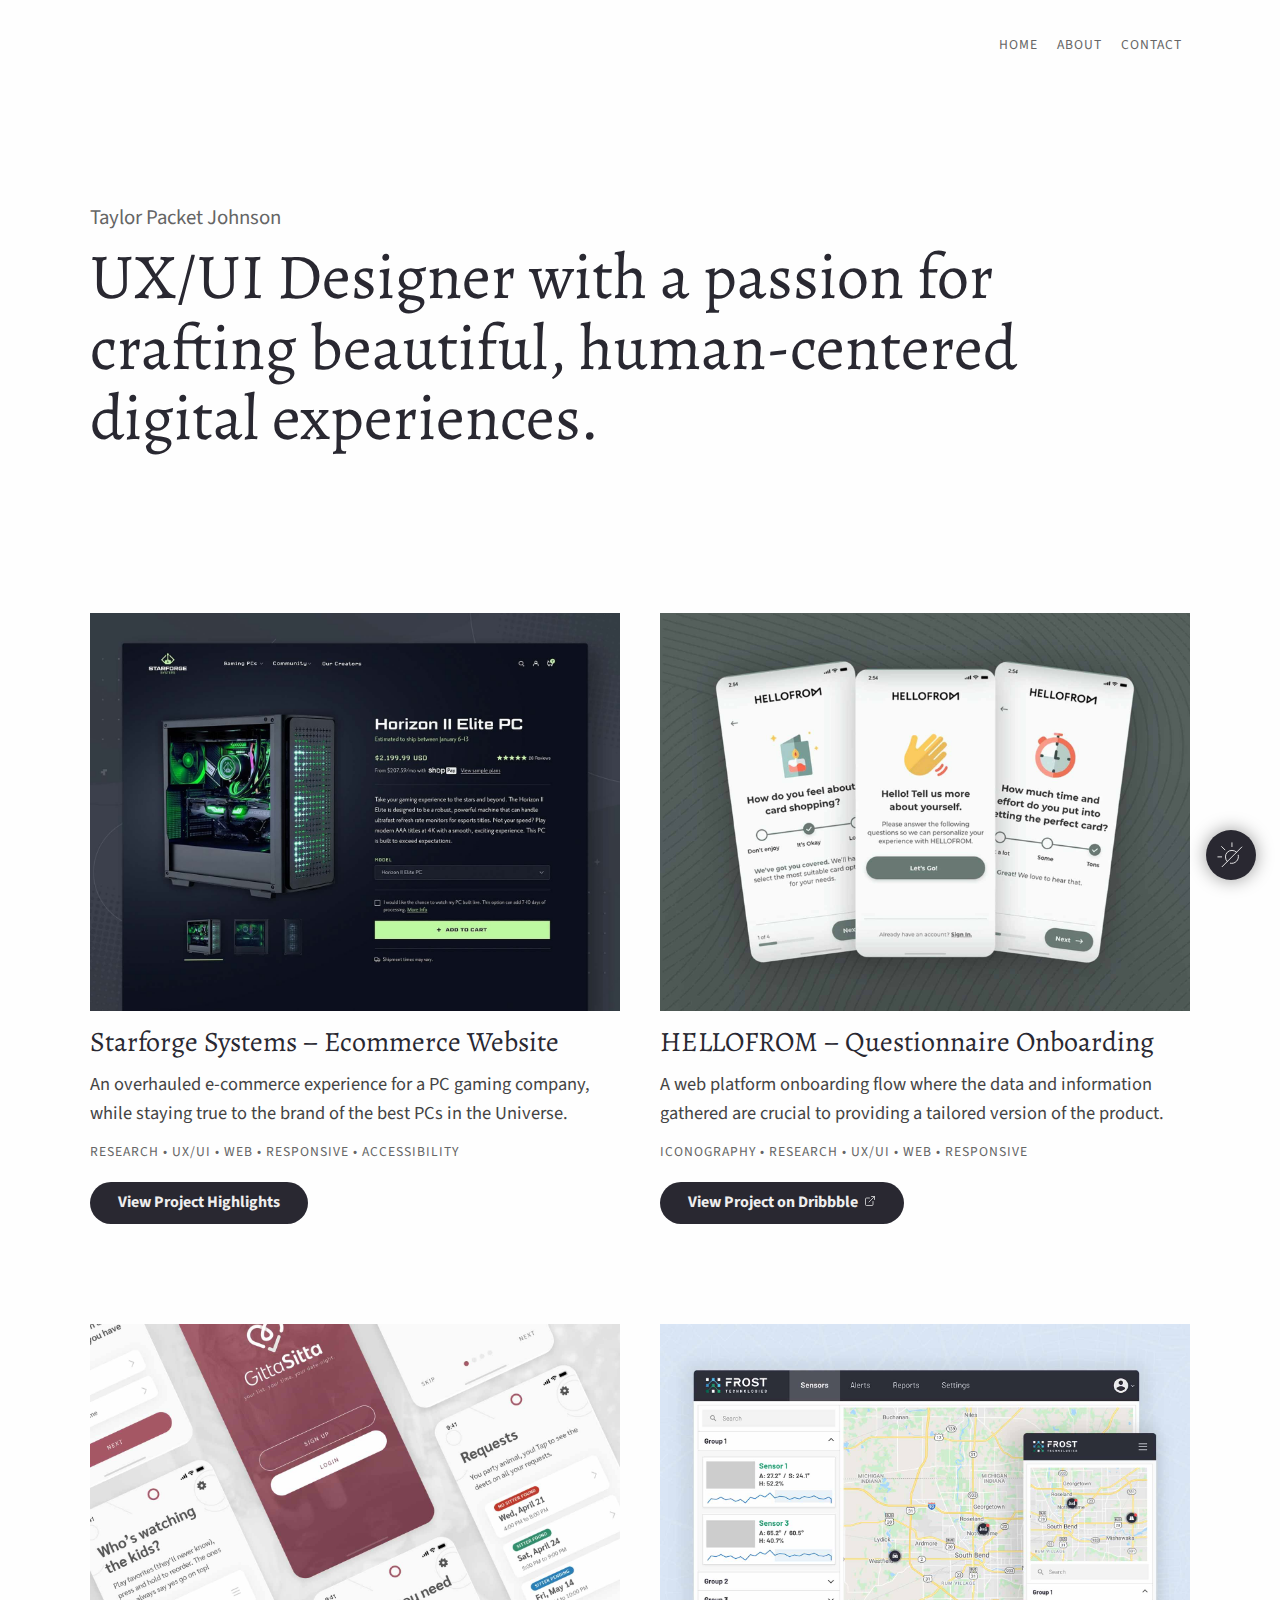
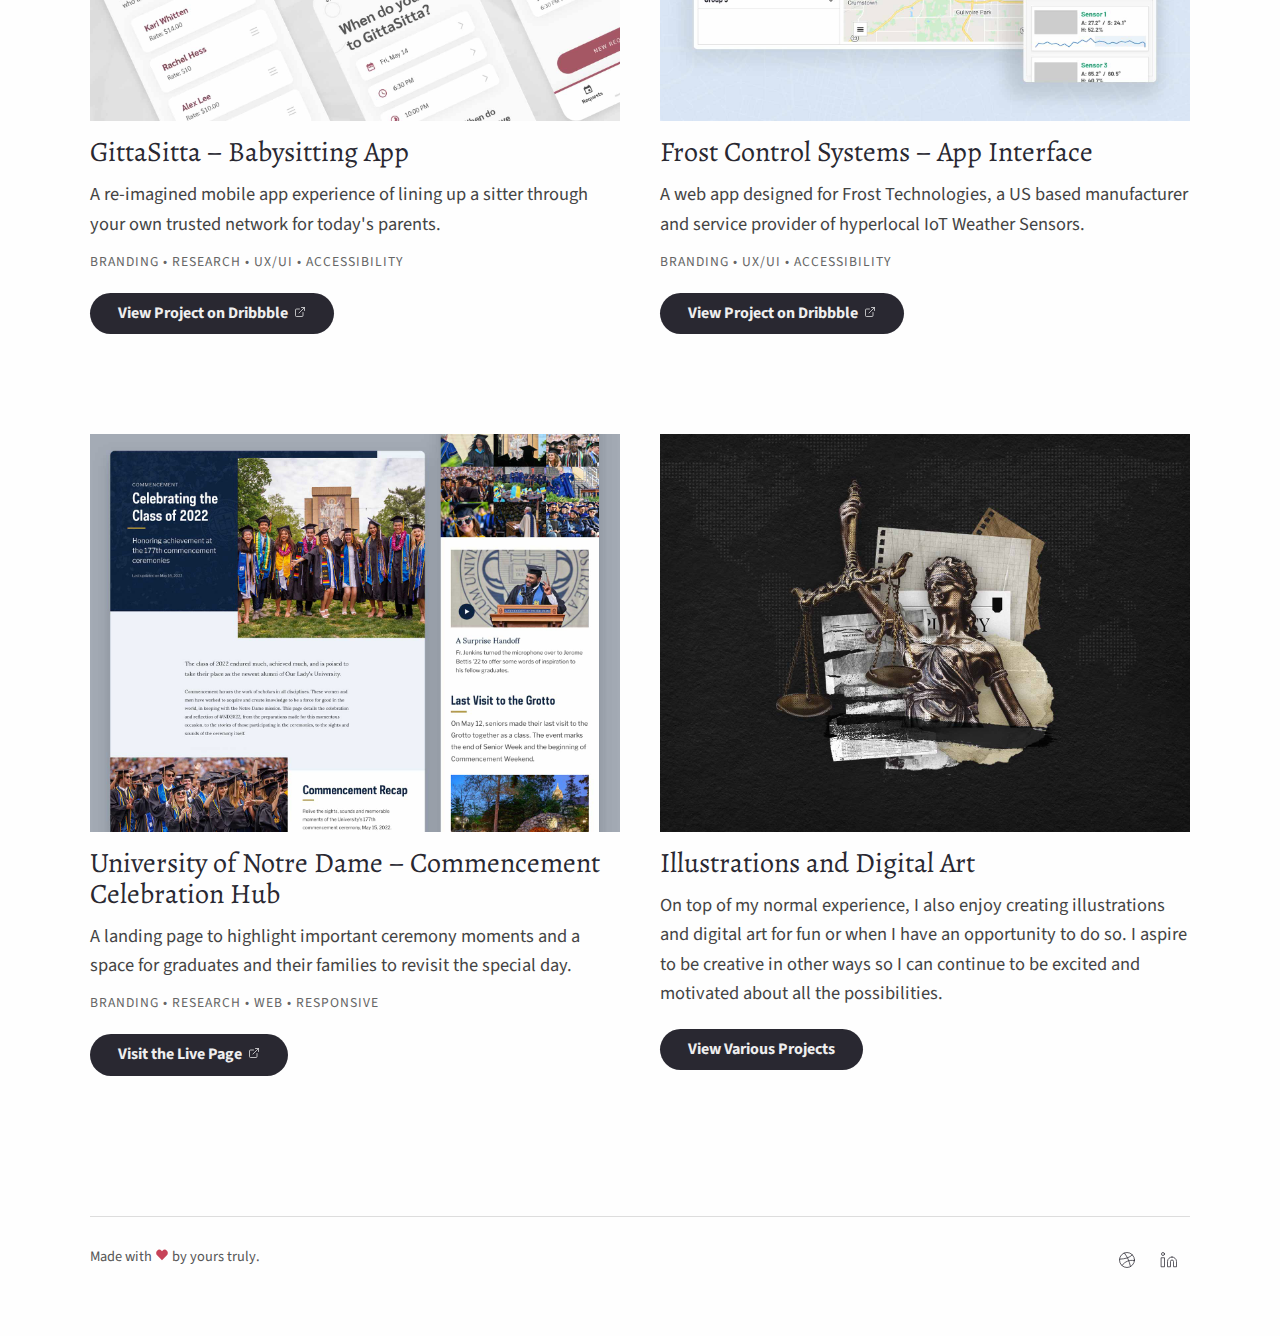
==== index.html @ db41ff02 "Update linkedin link" ====
<html>
<head>
  <meta charset="utf-8">
  <meta name="author" content="Taylor Packet Johnson">
  <meta name="viewport" content="width=device-width, initial-scale=1">
  <title>Taylor Packet Johnson | Visual Designer</title>
  <meta property="og:title" content="Taylor Packet Johnson - UX/UI Designer">
  <meta property="og:description" name="description" content="Taylor Packet Johnson is a UX/UI Designer with a passion for crafting beautiful, human-centered digital experiences.">
  <meta name="application-name" content="Taylor Packet Johnson | UX/UI Designer">
  <meta property="og:site_name" content="Taylor Packet Johnson | UX/UI Designer">
  <link rel="canonical" href="https://www.taylorpacket.com">
  <meta name="twitter:card" content="summary">
  <meta name="twitter:site" content="@teapacket_">
  <meta name="twitter:creator" content="@teapacket_">
  <meta property="og:type" content="website">
  <meta property="og:url" content="https://www.taylorpacket.com">
  <meta property="og:image" content="https://www.taylorpacket.com/images/og-image.jpg">
  <meta property="og:locale" content="en_US">
  <link rel="shortcut icon" href="images/favicon.ico">
  <link rel="stylesheet" href="page.css" />
  <link rel="preconnect" href="https://fonts.googleapis.com">
  <link rel="preconnect" href="https://fonts.gstatic.com" crossorigin>
  <link href="https://fonts.googleapis.com/css2?family=Alegreya:wght@500&family=Source+Sans+Pro:wght@200;400;700&display=swap" rel="stylesheet">   
  <script src="script.js"></script>
</head>

<body>  
    
  <div class="wrapper">
    <div class="container">
        
     <nav role="navigation" class="navigation-items">
         <a href="index.html" class="current">Home</a>
         <a href="about.html">About</a>
         <a href="mailto:tpacket@gmail.com">Contact</a>       
     </nav>        
        
<div class="button sun" id="button" onclick="toggleDark();">
  <div class="icon">
    <svg xmlns="http://www.w3.org/2000/svg" viewBox="0 0 64 64" aria-labelledby="title"
aria-describedby="desc" role="img" xmlns:xlink="http://www.w3.org/1999/xlink"
width="30" height="30">
  <path d="M47.5 32.4a14 14 0 0 1-16.8 17.2" fill="none" stroke-miterlimit="10" stroke-width="2" stroke-linejoin="round" stroke-linecap="round"></path>
  <path d="M24.1 45.9a14 14 0 0 1 19.8-19.8M34 6v8M12 36H4m8-22l7 7"
  fill="none" stroke-miterlimit="10" stroke-width="2" stroke-linejoin="round" stroke-linecap="round"></path>
  <path fill="none" stroke-miterlimit="10"
  stroke-width="2" d="M55 15L13 57" stroke-linejoin="round" stroke-linecap="round"></path>
</svg>
 </div>
</div>

      <div class="section section-intro header animate">
        <p class="name">Taylor Packet Johnson</p>
        <h1>UX/UI Designer with a passion for crafting beautiful, human-centered digital experiences.</h1>
      </div>


      <!----- // Projects // ----->
      <div class="section section-work">

        <div class="project">
          <a class="project-img" href="starforge.html">
            <img src="images/project-starforge.jpg" alt="A screenshot of a dark product page featuring a glowing green gaming PC.">
          </a>

          <div class="project-desc">
            <h2>Starforge Systems – Ecommerce Website</h2>
            <p>An overhauled e-commerce experience for a PC gaming company, while staying true to the brand of the best PCs in the Universe.</p>
            <p><span>Research • UX/UI • Web • Responsive • Accessibility</span></p>
            <p><a class="more" href="starforge.html">View Project Highlights</a></p>
          </div>
        </div>
          
          
        <div class="project">
          <a class="project-img" href="https://dribbble.com/shots/18603165-HELLOFROM-Questionnaire-Onboarding">
            <img src="images/project-hellofrom.jpg" alt="Three screenshots of a mobile web app displaying an onboarding process with illustrations, text, and buttons.">
          </a>

          <div class="project-desc">
            <h2>HELLOFROM &ndash; Questionnaire Onboarding</h2>
            <p>A web platform onboarding flow where the data and information gathered are crucial to providing a tailored version of the product.</p>
            <p><span>Iconography • Research • UX/UI • Web • Responsive</span></p>
            <p><a class="more" href="https://dribbble.com/shots/18603165-HELLOFROM-Questionnaire-Onboarding">View Project on Dribbble &nbsp;<svg xmlns="http://www.w3.org/2000/svg" width="12" height="12" viewBox="0 0 24 24" fill="none" stroke="currentColor" stroke-width="1.5" stroke-linecap="round" stroke-linejoin="round"><path d="M18 13v6a2 2 0 0 1-2 2H5a2 2 0 0 1-2-2V8a2 2 0 0 1 2-2h6"></path><polyline points="15 3 21 3 21 9"></polyline><line x1="10" y1="14" x2="21" y2="3"></line></svg></a></p>
          </div>
        </div>
          
          
        <div class="project">
          <a class="project-img" href="https://dribbble.com/shots/15721953-GittaSitta-Mobile-App">
            <img src="images/project-gitta.jpg" alt="An assortment of screenshots of a mobile app displaying different screens.">
          </a>

          <div class="project-desc">
            <h2>GittaSitta – Babysitting App</h2>
            <p>A re-imagined mobile app experience of lining up a sitter through your own trusted network for today's parents.</p>
            <p><span>Branding • Research • UX/UI • Accessibility</span></p>
            <p><a class="more" href="https://dribbble.com/shots/15721953-GittaSitta-Mobile-App">View Project on Dribbble &nbsp;<svg xmlns="http://www.w3.org/2000/svg" width="12" height="12" viewBox="0 0 24 24" fill="none" stroke="currentColor" stroke-width="1.5" stroke-linecap="round" stroke-linejoin="round"><path d="M18 13v6a2 2 0 0 1-2 2H5a2 2 0 0 1-2-2V8a2 2 0 0 1 2-2h6"></path><polyline points="15 3 21 3 21 9"></polyline><line x1="10" y1="14" x2="21" y2="3"></line></svg></a></p>
          </div>
        </div>
          
        <div class="project">
          <a class="project-img" href="https://dribbble.com/shots/20431201-Frost-Control-Systems">
            <img src="images/project_homepage-frost.jpg" alt="A mobile and desktop screenshot of a web app featuring a map.">
          </a>

          <div class="project-desc">
            <h2>Frost Control Systems – App Interface</h2>
            <p>A web app designed for Frost Technologies, a US based manufacturer and service provider of hyperlocal IoT Weather Sensors.</p>
            <p><span>Branding • UX/UI • Accessibility</span></p>
            <p><a class="more" href="https://dribbble.com/shots/20431201-Frost-Control-Systems">View Project on Dribbble &nbsp;<svg xmlns="http://www.w3.org/2000/svg" width="12" height="12" viewBox="0 0 24 24" fill="none" stroke="currentColor" stroke-width="1.5" stroke-linecap="round" stroke-linejoin="round"><path d="M18 13v6a2 2 0 0 1-2 2H5a2 2 0 0 1-2-2V8a2 2 0 0 1 2-2h6"></path><polyline points="15 3 21 3 21 9"></polyline><line x1="10" y1="14" x2="21" y2="3"></line></svg></a></p>
          </div>
        </div>
          
          
          <div class="project">
          <a class="project-img" href="https://www.nd.edu/stories/commencement-2022/">
            <img src="images/project-commencement.jpg" alt="A screenshot of a landing page featuring a large title and photo of recent college graduates.">
          </a>

          <div class="project-desc">
            <h2>University of Notre Dame &ndash; Commencement Celebration Hub</h2>
            <p>A landing page to highlight important ceremony moments and a space for graduates and their families to revisit the special day.</p>
            <p><span>Branding • Research • Web • Responsive</span></p>
            <p><a class="more" href="https://www.nd.edu/stories/commencement-2022/">Visit the Live Page &nbsp;<svg xmlns="http://www.w3.org/2000/svg" width="12" height="12" viewBox="0 0 24 24" fill="none" stroke="currentColor" stroke-width="1.5" stroke-linecap="round" stroke-linejoin="round"><path d="M18 13v6a2 2 0 0 1-2 2H5a2 2 0 0 1-2-2V8a2 2 0 0 1 2-2h6"></path><polyline points="15 3 21 3 21 9"></polyline><line x1="10" y1="14" x2="21" y2="3"></line></svg></a></p>
          </div>
        </div>
          
        <div class="project">
          <a class="project-img" href="illustrations.html">
            <img src="images/illustration-justice.jpg" alt="A graphical collage of Lady Justice layered on top of newspaper cuttings and other pieces of paper.">
          </a>

          <div class="project-desc">
            <h2>Illustrations and Digital Art</h2>
            <p>On top of my normal experience, I also enjoy creating illustrations and  digital art for fun or when I have an opportunity to do so. I aspire to be creative in other ways so I can continue to be excited and motivated about all the possibilities.</p>
            <p><a class="more" href="illustrations.html">View Various Projects</a></p>
          </div>
        </div>
          
      </div>
       <!---- End Projects ----->
        
    <footer>
	       <div class="copyright">
          <p>Made with <span aria-label="love" role="img"><svg xmlns="http://www.w3.org/2000/svg" width="14" height="14" viewBox="0 0 24 24" fill="#c74358"><path d="M20.42 4.58a5.4 5.4 0 0 0-7.65 0l-.77.78-.77-.78a5.4 5.4 0 0 0-7.65 0C1.46 6.7 1.33 10.28 4 13l8 8 8-8c2.67-2.72 2.54-6.3.42-8.42z"></path></svg></span> by yours truly.</p>
	       </div>
	      <div class="social-links">
          <a aria-label="Dribbble" href="https://dribbble.com/tpacket"><svg xmlns="http://www.w3.org/2000/svg" width="18" height="18" viewBox="0 0 24 24" fill="none" stroke="currentColor" stroke-width="1" stroke-linecap="round" stroke-linejoin="round"><circle cx="12" cy="12" r="10"></circle><path d="M19.13 5.09C15.22 9.14 10 10.44 2.25 10.94"></path><path d="M21.75 12.84c-6.62-1.41-12.14 1-16.38 6.32"></path><path d="M8.56 2.75c4.37 6 6 9.42 8 17.72"></path></svg></a>
          <a aria-label="LinkedIn" href="https://www.linkedin.com/in/taylor-packet-johnson-446b0335/"><svg xmlns="http://www.w3.org/2000/svg" width="18" height="18" viewBox="0 0 24 24" fill="none" stroke="currentColor" stroke-width="1" stroke-linecap="round" stroke-linejoin="round"><path d="M16 8a6 6 0 0 1 6 6v7h-4v-7a2 2 0 0 0-2-2 2 2 0 0 0-2 2v7h-4v-7a6 6 0 0 1 6-6z"></path><rect x="2" y="9" width="4" height="12"></rect><circle cx="4" cy="4" r="2"></circle></svg></a>
        </div>
      </footer>

    </div>
  </div>
</body>

</html>
---- page.css ----
/*************************************************************************************
* 1. Common Styles
************************************************************************************/

 :root {
  
  --font-body:'Source Sans Pro';
  --font-heading:"Alegreya", Georgia, serif, Helvetica, Arial, Verdana, sans-serif;
  --gray-purple-dark:#292831;
  --grid-gap:2.5rem;
  --gray:#A1A1A1;
}

html {width:100%; margin:0; padding:0; font-size:100%; overflow-y:scroll;
  -webkit-text-size-adjust:100%;
  -ms-text-size-adjust:100%;
  text-size-adjust:100%;
  -webkit-font-smoothing:antialiased;
  -moz-font-smoothing:antialiased;
  font-smoothing:antialiased;
}

body { width:100%; margin:0; padding:0; font:1.05rem/1.5rem var(--font-body); background:#fefefe; }
a { color:var(--gray-purple-dark); }
a:hover { text-decoration:underline; color:#888; }
a:focus, a:active { outline: none; }
p { margin:0.75rem 0; font-weight:400; font-family:var(--font-body); font-size:1.15rem; line-height:1.6; color:#444; }
ul, ol { display:block; margin-bottom:1.5em; }
h1, h2, h3, h4, h5, h6 { color:var(--gray-purple-dark); font-family:var(--font-heading); margin:0 0 2.5rem 0; font-weight:normal; line-height:1.1; }
h1 { margin:0 0 2rem; font-size:2rem; }
h2 { margin:1rem 0 0.25rem; font-size:2rem; color:var(--gray-purple-dark); }
h2.section-header { margin:0 0 4rem; font-size:0.9rem; font-family:var(--font-body); text-transform:uppercase; letter-spacing:2px; color:#555; }
h3 { font-size:1.75rem; }
img { max-width:100%; min-width:100%; width:auto; height:auto; border:none; vertical-align:bottom; -ms-interpolation-mode:bicubic; box-sizing:content-box; }
.img-border { border:1px solid #eee; }
.wrapper { margin:2rem 2rem 0; }

@keyframes slide-down {
  from {
    opacity: 0;
    transform: translateY(-50px);
  }
  to {
    opacity: 1;
    transform: none;
  }
}

.animate { animation: slide-down 1s forwards; }

/* Nav */
.navigation-items { grid-column:7/10; text-align:right; margin-bottom:4rem; }
.navigation-items a { position: relative; margin:0 0.5rem; padding:1rem 0 0.4rem; color:#656565; font-size:0.85rem; text-transform:uppercase; text-decoration:none; letter-spacing:1px; }
.navigation-items a:after { bottom:0; width:0; content: ""; display: block; height: 2px; left:50%; position:absolute; background:var(--gray-purple-dark); transition:width 0.3s ease 0s, left 0.3s ease 0s; }
.navigation-items a:hover:after { width:100%; left:0; }
 
/* Home - Intro */
.name,
.lede,
.lede p { margin:0 0 1.5rem; font-size:1.3rem; }  
.name { margin:0 0 0.5rem; color:#656565; }

/* About */
.section-about h1 { margin-bottom:2rem; }
.section-about .avatar { width:60%; margin:2rem auto; }
.section-about .avatar img { border-radius:43% 57% 42% 58% / 55% 47% 53% 45%; }

.section-process { margin:8rem 0 0; }
.section.col-2 { margin:8rem 0 4rem; }
.section.col-2.stacked.top { margin:8rem 0 0; }
.section.col-2.stacked,
.section.section-project_img.stacked { margin:0; }
.section-process div,
.section.col-2 div,
.section-project_img { margin:0 0 2rem; }
.section .step { margin:1rem 0 2rem; font-size:3rem; font-family:var(--font-body); font-weight:200; color:#aaa; }

 h2.section-header span { position:relative; left:2.5rem; }
 h2.section-header span:after {position: absolute; top:8px; left:-4.5rem; content:''; width:28px; height:1.5px; margin:0 2rem; background:#aaa; }


/* Projects */
.section-work { margin:5rem 0 3rem; }
.section-work .project { margin:3rem 0 4rem; }
.section-work .project .project-img img { transition:all 0.3s; transition:all 0.3s; display:block; }
.section-work .project .project-img img:hover { opacity:0.8; }
.section-work .project .project-desc h2 { font-size:1.75rem; }
.section-work .project .project-desc p span { color:#656565; text-transform:uppercase; font-size:0.85rem; letter-spacing:1px; }
 

/* Button Links */
.more { margin:0.5rem 0 0; padding:0.5rem 1.75rem; display:inline-block; color:#eee; text-decoration:none; font-size:1rem; font-weight:700; background:var(--gray-purple-dark); border-radius:60px; 
		-webkit-transition:all 250ms ease-in-out;
                transition:all 250ms ease-in-out;
}
.more:hover { background:#3e3e46; transform:scale(1.025); color:#eee; text-decoration:none; }

/* Icons */
.icon { display:flex; align-items:center; }
.icon.accessibility:before,
.icon.code:before,
.icon.ui:before,
.icon.detail:before { content:""; background-size:contain; background-repeat:no-repeat; width:50px; height:38px; margin-right:0.5rem; }
.icon.accessibility:before  { background-image:url('images/icon-acc.svg'); }
.icon.code:before  { background-image:url('images/icon-code.svg'); }
.icon.ui:before  { background-image:url('images/icon-ui.svg'); }
.icon.detail:before  { background-image:url('images/icon-detail.svg'); }  
  
/* Footer */
footer { grid-column:1/10; margin:2rem 0; padding:1rem 0 1.5rem; display:grid; grid-template-columns:repeat(9, 1fr); border-top: 1px solid #ddd; }
.copyright,
.social-links { grid-column:1/11; text-align:center; }
.copyright p { color:#555; font-size:0.9rem; }
.copyright span { position:relative; top:.1rem; }

.social-links { display:flex; align-items:center; justify-content:center; }
.social-links a { margin:0 0.25rem 0; padding:0.5rem 0.5rem 0;
	    -webkit-transition:all 250ms ease-in-out;
                transition:all 250ms ease-in-out; }

/* Columns
----------------------------------------------------*/
.col-3 strong { display:block; font-size:1rem; text-transform:uppercase; text-decoration:none; letter-spacing:1px; }

/* Dark Mode
----------------------------------------------------*/

.dark-mode { background:#292831; }
 .dark-mode h1,
 .dark-mode h2 { color:#eee; }
.dark-mode a { color:#aaa; }
.dark-mode a:hover { color:#888; }
 .dark-mode p,
 .dark-mode footer { color:#eee; }
 .dark-mode footer .social-links svg { stroke:#eee; }
 .dark-mode footer { border-color:#444352; }
.dark-mode h2.section-header span:after { background-color:#575663; }
 .dark-mode .section-work .project .project-desc p span,
 .dark-mode .navigation-items a,
 .dark-mode .name { color:#ccc; }
.dark-mode .navigation-items a:after { background-color:#575663; }
.dark-mode .section .step { color:#696975; }
.dark-mode .more { background-color:#eee; color:var(--gray-purple-dark); }
.dark-mode .more:hover { background-color:#ccc; color:var(--gray-purple-dark); }

.button { z-index:999; position:fixed; margin:0.5rem; bottom:0.75rem; right:1rem; transition:0.75s; width:50px; height:50px; background:var(--gray-purple-dark); box-shadow: 0px 0px 18px rgba(0, 0, 0, 0.4); border-radius:100%; display:flex; justify-content:center; align-items:start; overflow:hidden; cursor:pointer;}
.button .icon { position:relative; display:flex; justify-content:space-between; align-items:center; flex-direction:column; height: 72px; padding:10px 0; transition:0.75s; }
.button:hover { transform: scale(1.08); }
.button svg { stroke:#eee; }

.dark-mode .button { background:#fff; box-shadow: 0px 0px 18px rgba(255, 255, 255, 0.45); }
.dark-mode svg { stroke:var(--gray-purple-dark); }



/* Light Box
----------------------------------------------------*/




/* 768px
----------------------------------------------------*/
@media only screen and (min-width:48em){	
.wrapper {padding:0 2rem 0; }
.container { display:grid; margin:0 auto; max-width:1100px; grid-template-rows:auto; grid-template-columns:repeat(9, 1fr); }
    
h2.section-header { font-size:1.1rem; }
h2.section-header span { left:4rem; }
h2.section-header span:after {top:10px; left:-6rem; width:52px; }
    
.section { grid-column:1/10;  }
    
.navigation-items { margin-bottom:9rem; }   
    .section-about .avatar { width:100%; }
    
.section-process { display:grid; grid-template-columns:repeat(4, 1fr); column-gap:var(--grid-gap); }
 .section-process .section-header { grid-column:1/5; }
 .section-process div { grid-column:span 2; }
    
 .section.col-2 {  display:grid; grid-template-columns:repeat(10, 1fr); column-gap:var(--grid-gap); }    
 .section.col-2 .section-header { grid-column:1/11; }
 .section.col-2 div { grid-column:span 5; }
    
 .section-about { display:grid; grid-template-columns:repeat(14, 1fr); grid-gap:var(--grid-gap); }
    .about-intro { grid-column:1/10; grid-row:1; }
    .avatar { grid-column:10/15; }

.section-work { grid-column:1/11; margin-top:8rem; display:grid; grid-template-columns:repeat(10, 1fr); grid-gap:var(--grid-gap); }
.section-work .project { grid-column:auto/span 5; margin:0 0 3rem; }
    
.section-project_img { grid-column:1/11; margin:3rem 0 0; }
.section-project_about { grid-column:1/8; }
    
.section-process div,
.section.col-2 div,
.section-project_img { margin-bottom: 4rem; }

.copyright { grid-column:1/6; text-align:left; }
.social-links { grid-column:6/10; text-align:right; justify-content:right; }

}

/* 1000px
----------------------------------------------------*/
@media only screen and (min-width:62.5em) {
h1 { font-size:4rem; }
    
.section-process{ display:grid; grid-template-columns:repeat(9, 1fr); column-gap:var(--grid-gap); }
 .section-process .section-header { grid-column:1/10; }
 .section-process div { grid-column:span 3; }
    
.col-3 { display:grid; grid-template-columns:repeat(9, 1fr); column-gap:1rem; }
 .col-3 div { grid-column:span 3; }
 .col-3 .section-header { grid-column:1/11; }
    
}
/* 2000px
----------------------------------------------------*/
@media only screen and (min-width:75em) {
h2 { font-size:2.4rem; }
h3 { font-size:1.75rem; }
}
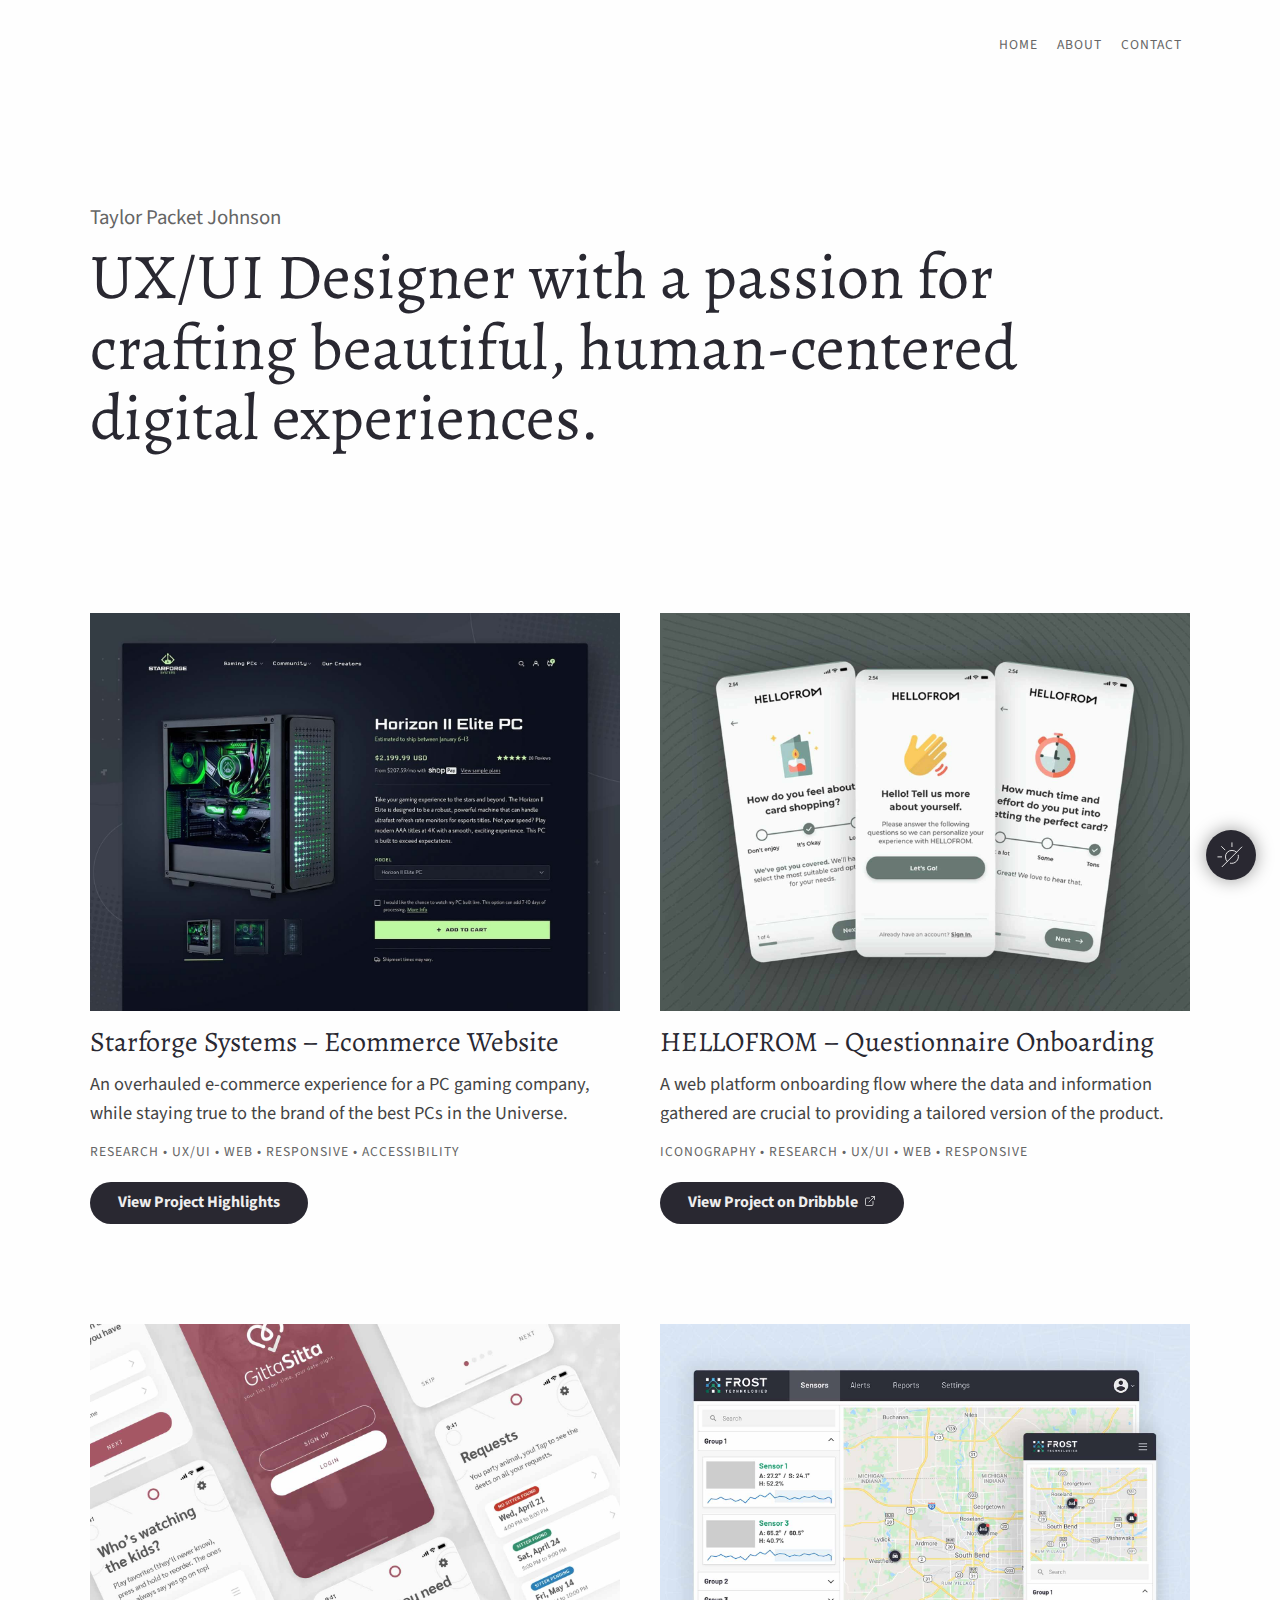
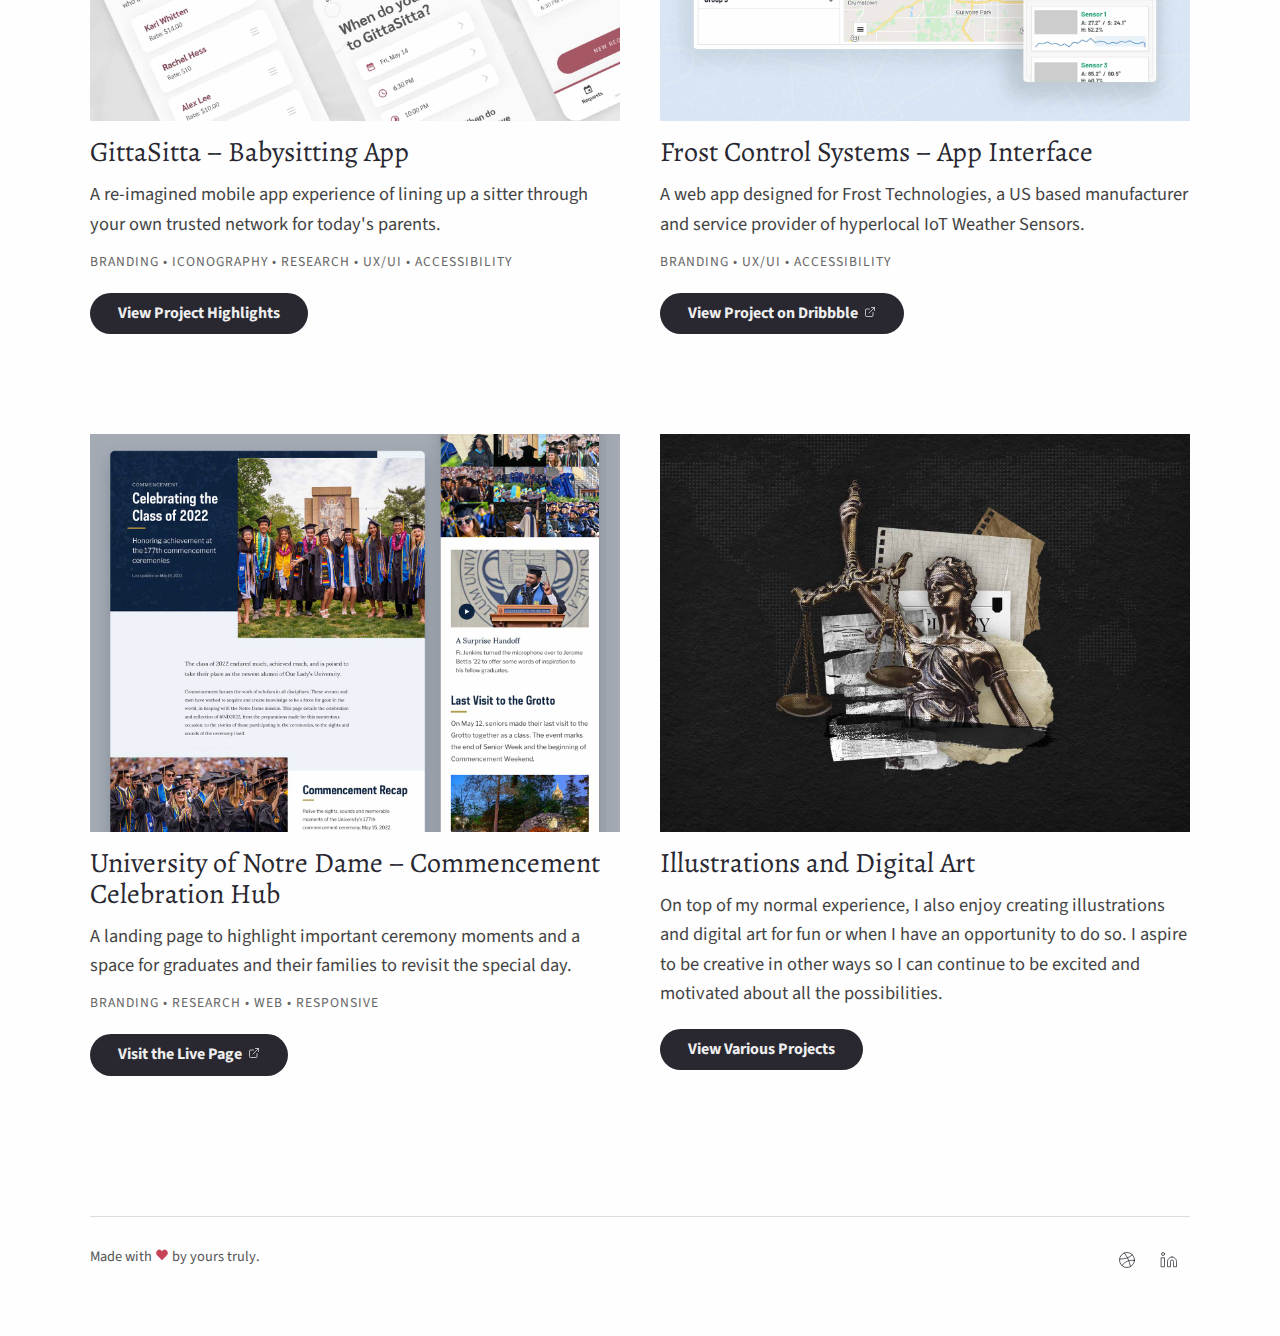
==== commit fcf2e6d3: "Site updates" ====
--- a/index.html
+++ b/index.html
@@ -87,15 +87,15 @@
           
           
         <div class="project">
-          <a class="project-img" href="https://dribbble.com/shots/15721953-GittaSitta-Mobile-App">
+          <a class="project-img" href="gittasitta.html">
             <img src="images/project-gitta.jpg" alt="An assortment of screenshots of a mobile app displaying different screens.">
           </a>
 
           <div class="project-desc">
             <h2>GittaSitta – Babysitting App</h2>
             <p>A re-imagined mobile app experience of lining up a sitter through your own trusted network for today's parents.</p>
-            <p><span>Branding • Research • UX/UI • Accessibility</span></p>
-            <p><a class="more" href="https://dribbble.com/shots/15721953-GittaSitta-Mobile-App">View Project on Dribbble &nbsp;<svg xmlns="http://www.w3.org/2000/svg" width="12" height="12" viewBox="0 0 24 24" fill="none" stroke="currentColor" stroke-width="1.5" stroke-linecap="round" stroke-linejoin="round"><path d="M18 13v6a2 2 0 0 1-2 2H5a2 2 0 0 1-2-2V8a2 2 0 0 1 2-2h6"></path><polyline points="15 3 21 3 21 9"></polyline><line x1="10" y1="14" x2="21" y2="3"></line></svg></a></p>
+            <p><span>Branding • Iconography • Research • UX/UI • Accessibility</span></p>
+            <p><a class="more" href="gittasitta.html">View Project Highlights</a></p>
           </div>
         </div>
           
--- a/page.css
+++ b/page.css
@@ -65,12 +65,14 @@
 .section-about .avatar { width:60%; margin:2rem auto; }
 .section-about .avatar img { border-radius:43% 57% 42% 58% / 55% 47% 53% 45%; }
 
-.section-process { margin:8rem 0 0; }
+.section-process,
+.section.col-3 { margin:8rem 0 0; }
 .section.col-2 { margin:8rem 0 4rem; }
 .section.col-2.stacked.top { margin:8rem 0 0; }
 .section.col-2.stacked,
 .section.section-project_img.stacked { margin:0; }
 .section-process div,
+.section.col-3 div,
 .section.col-2 div,
 .section-project_img { margin:0 0 2rem; }
 .section .step { margin:1rem 0 2rem; font-size:3rem; font-family:var(--font-body); font-weight:200; color:#aaa; }
@@ -174,9 +176,12 @@
 .navigation-items { margin-bottom:9rem; }   
     .section-about .avatar { width:100%; }
     
-.section-process { display:grid; grid-template-columns:repeat(4, 1fr); column-gap:var(--grid-gap); }
- .section-process .section-header { grid-column:1/5; }
- .section-process div { grid-column:span 2; }
+.section-process,
+.section.col-3 { display:grid; grid-template-columns:repeat(4, 1fr); column-gap:var(--grid-gap); }
+ .section-process .section-header,
+ .section.col-3 .section-header{ grid-column:1/5; }
+ .section-process div,
+ .section.col-3 div { grid-column:span 2; }
     
  .section.col-2 {  display:grid; grid-template-columns:repeat(10, 1fr); column-gap:var(--grid-gap); }    
  .section.col-2 .section-header { grid-column:1/11; }
@@ -189,15 +194,18 @@
 .section-work { grid-column:1/11; margin-top:8rem; display:grid; grid-template-columns:repeat(10, 1fr); grid-gap:var(--grid-gap); }
 .section-work .project { grid-column:auto/span 5; margin:0 0 3rem; }
     
-.section-project_img { grid-column:1/11; margin:3rem 0 0; }
+.section-project_img { grid-column:1/11; margin:5rem 0 0; }
 .section-project_about { grid-column:1/8; }
     
 .section-process div,
+.section.col-3 div
 .section.col-2 div,
 .section-project_img { margin-bottom: 4rem; }
 
 .copyright { grid-column:1/6; text-align:left; }
 .social-links { grid-column:6/10; text-align:right; justify-content:right; }
+    
+.section li { margin:0.25rem 0; }
 
 }
 
@@ -206,9 +214,14 @@
 @media only screen and (min-width:62.5em) {
 h1 { font-size:4rem; }
     
-.section-process{ display:grid; grid-template-columns:repeat(9, 1fr); column-gap:var(--grid-gap); }
- .section-process .section-header { grid-column:1/10; }
- .section-process div { grid-column:span 3; }
+.section-process,
+.section.col-3 { display:grid; grid-template-columns:repeat(9, 1fr); column-gap:var(--grid-gap); }
+ .section-process .section-header,
+.section.col-3 .section-header { grid-column:1/10; }
+ .section-process div,
+ .section.col-3 div { grid-column:span 3; }
+    
+.section-project_img { margin:5rem -4rem 0; }
     
 .col-3 { display:grid; grid-template-columns:repeat(9, 1fr); column-gap:1rem; }
  .col-3 div { grid-column:span 3; }
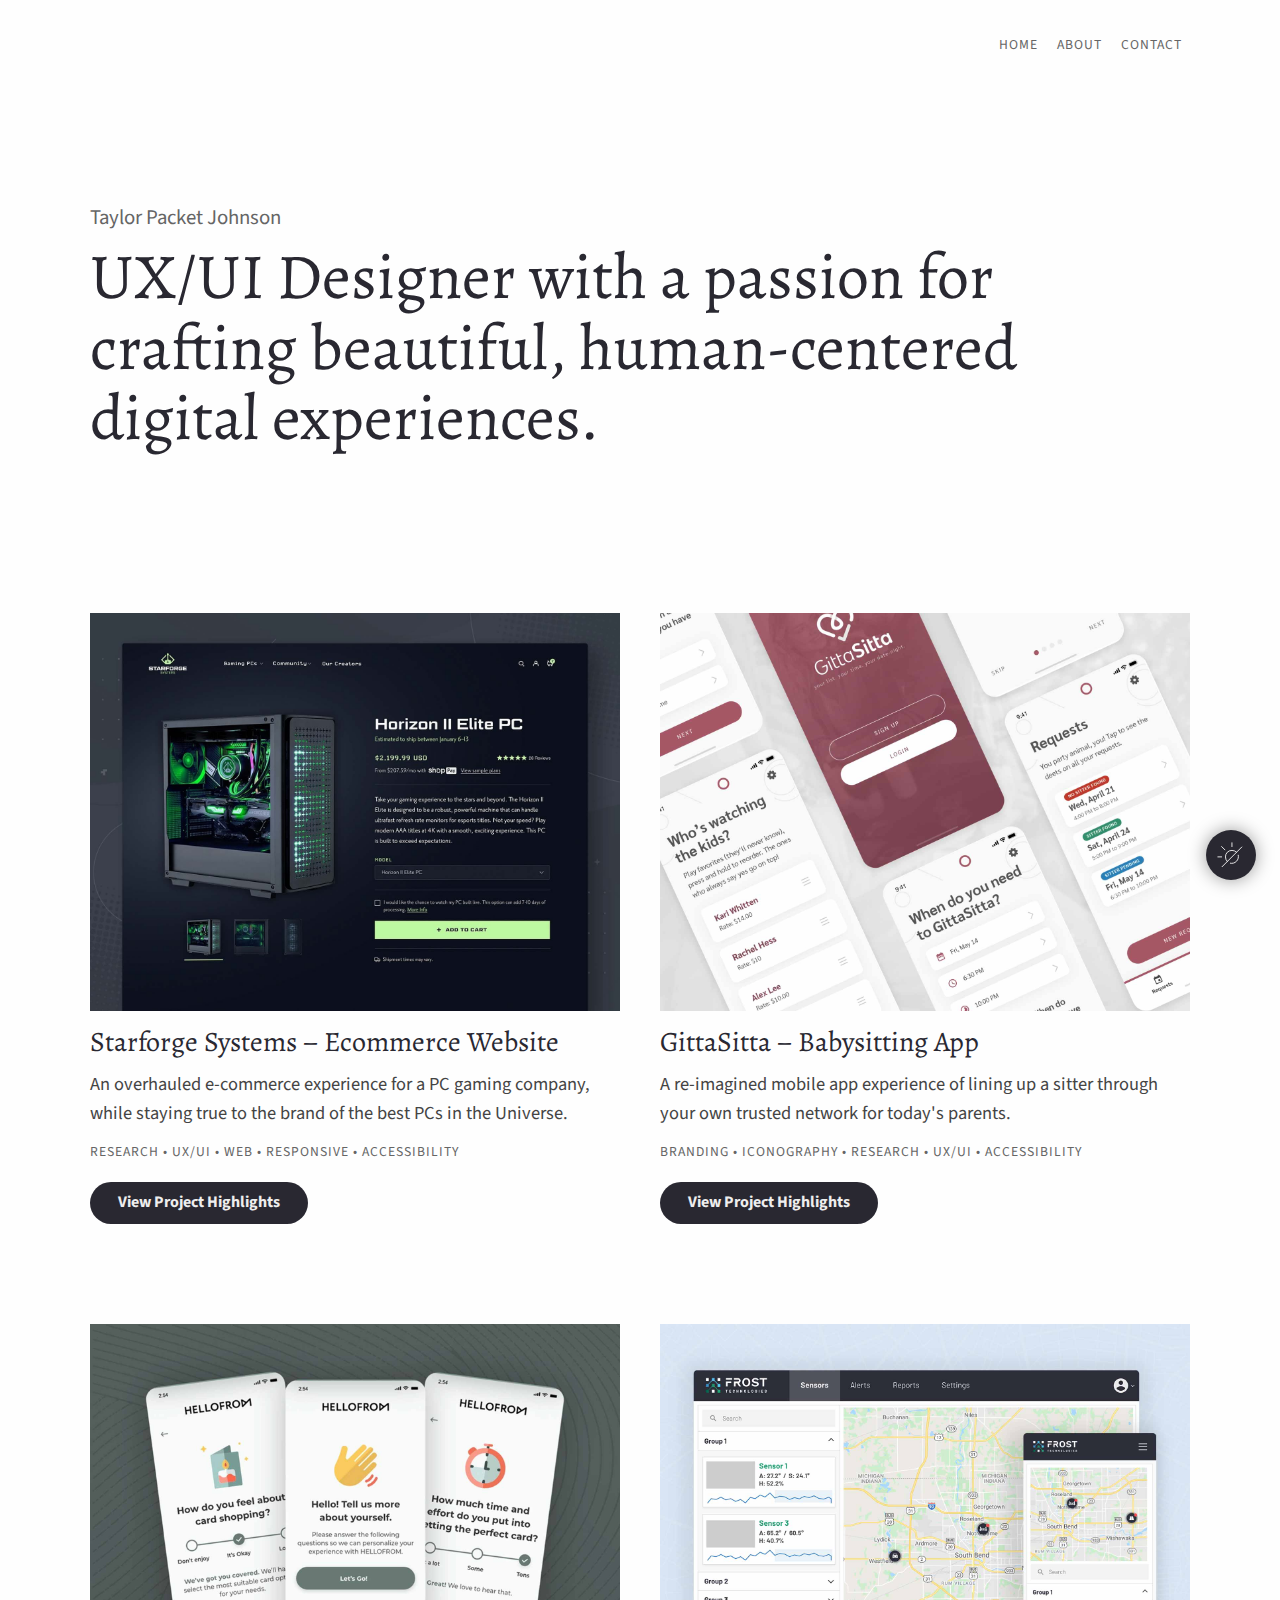
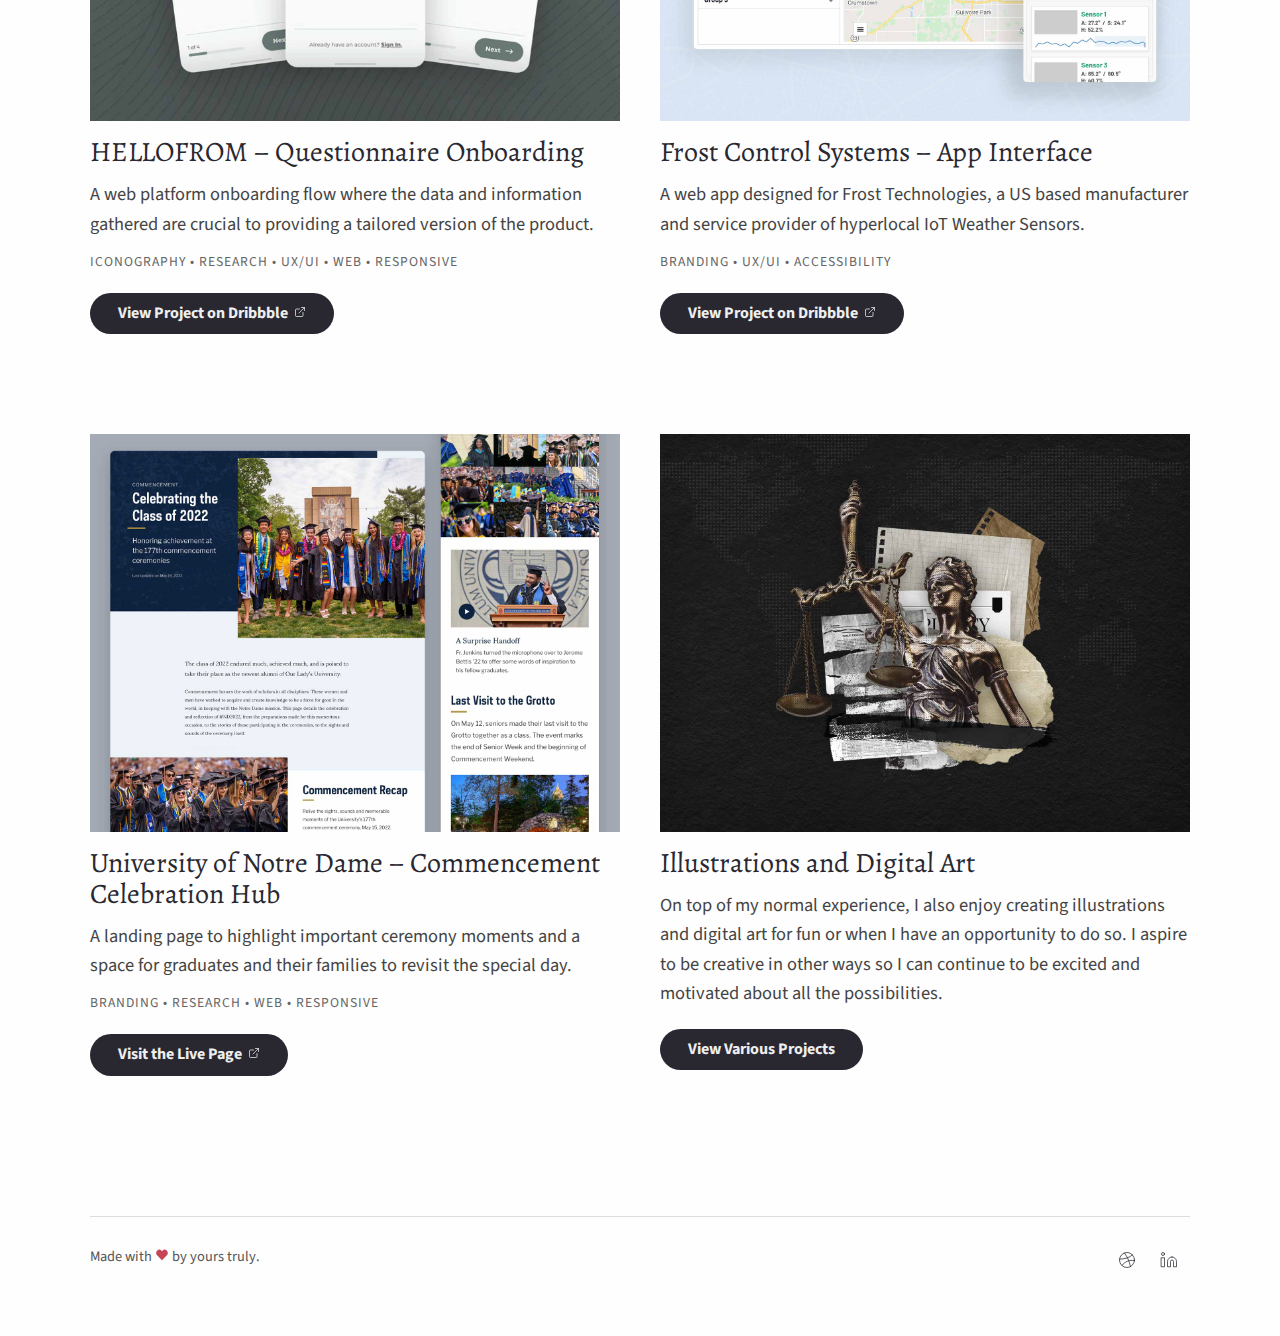
==== commit 2b8be2e4: "css/page updates" ====
--- a/index.html
+++ b/index.html
@@ -72,6 +72,20 @@
         </div>
           
           
+          <div class="project">
+          <a class="project-img" href="gittasitta.html">
+            <img src="images/project-gitta.jpg" alt="An assortment of screenshots of a mobile app displaying different screens.">
+          </a>
+
+          <div class="project-desc">
+            <h2>GittaSitta – Babysitting App</h2>
+            <p>A re-imagined mobile app experience of lining up a sitter through your own trusted network for today's parents.</p>
+            <p><span>Branding • Iconography • Research • UX/UI • Accessibility</span></p>
+            <p><a class="more" href="gittasitta.html">View Project Highlights</a></p>
+          </div>
+        </div>
+          
+          
         <div class="project">
           <a class="project-img" href="https://dribbble.com/shots/18603165-HELLOFROM-Questionnaire-Onboarding">
             <img src="images/project-hellofrom.jpg" alt="Three screenshots of a mobile web app displaying an onboarding process with illustrations, text, and buttons.">
@@ -85,20 +99,7 @@
           </div>
         </div>
           
-          
-        <div class="project">
-          <a class="project-img" href="gittasitta.html">
-            <img src="images/project-gitta.jpg" alt="An assortment of screenshots of a mobile app displaying different screens.">
-          </a>
-
-          <div class="project-desc">
-            <h2>GittaSitta – Babysitting App</h2>
-            <p>A re-imagined mobile app experience of lining up a sitter through your own trusted network for today's parents.</p>
-            <p><span>Branding • Iconography • Research • UX/UI • Accessibility</span></p>
-            <p><a class="more" href="gittasitta.html">View Project Highlights</a></p>
-          </div>
-        </div>
-          
+                    
         <div class="project">
           <a class="project-img" href="https://dribbble.com/shots/20431201-Frost-Control-Systems">
             <img src="images/project_homepage-frost.jpg" alt="A mobile and desktop screenshot of a web app featuring a map.">
--- a/page.css
+++ b/page.css
@@ -222,6 +222,8 @@
  .section.col-3 div { grid-column:span 3; }
     
 .section-project_img { margin:5rem -4rem 0; }
+    .margin-left { margin-left:-4rem !important; }
+    .margin-right { margin-right:-4rem !important; }
     
 .col-3 { display:grid; grid-template-columns:repeat(9, 1fr); column-gap:1rem; }
  .col-3 div { grid-column:span 3; }
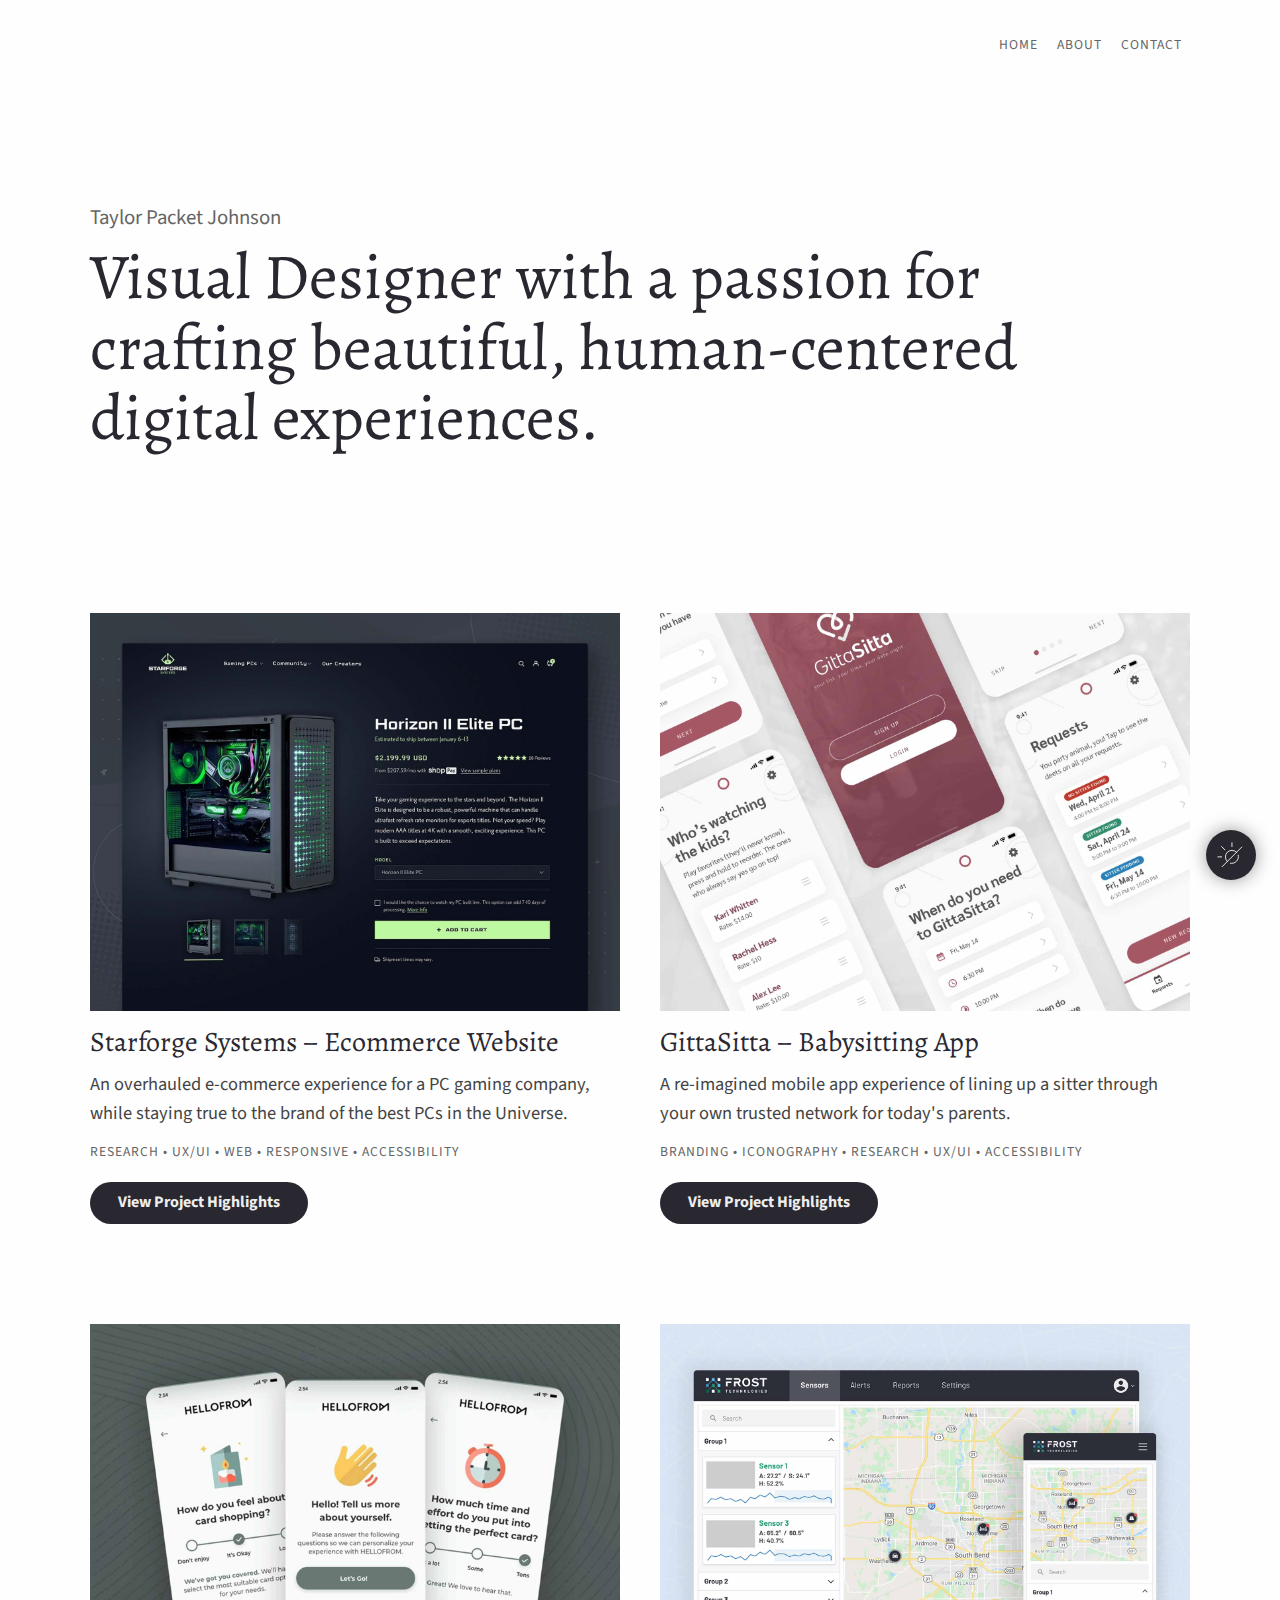
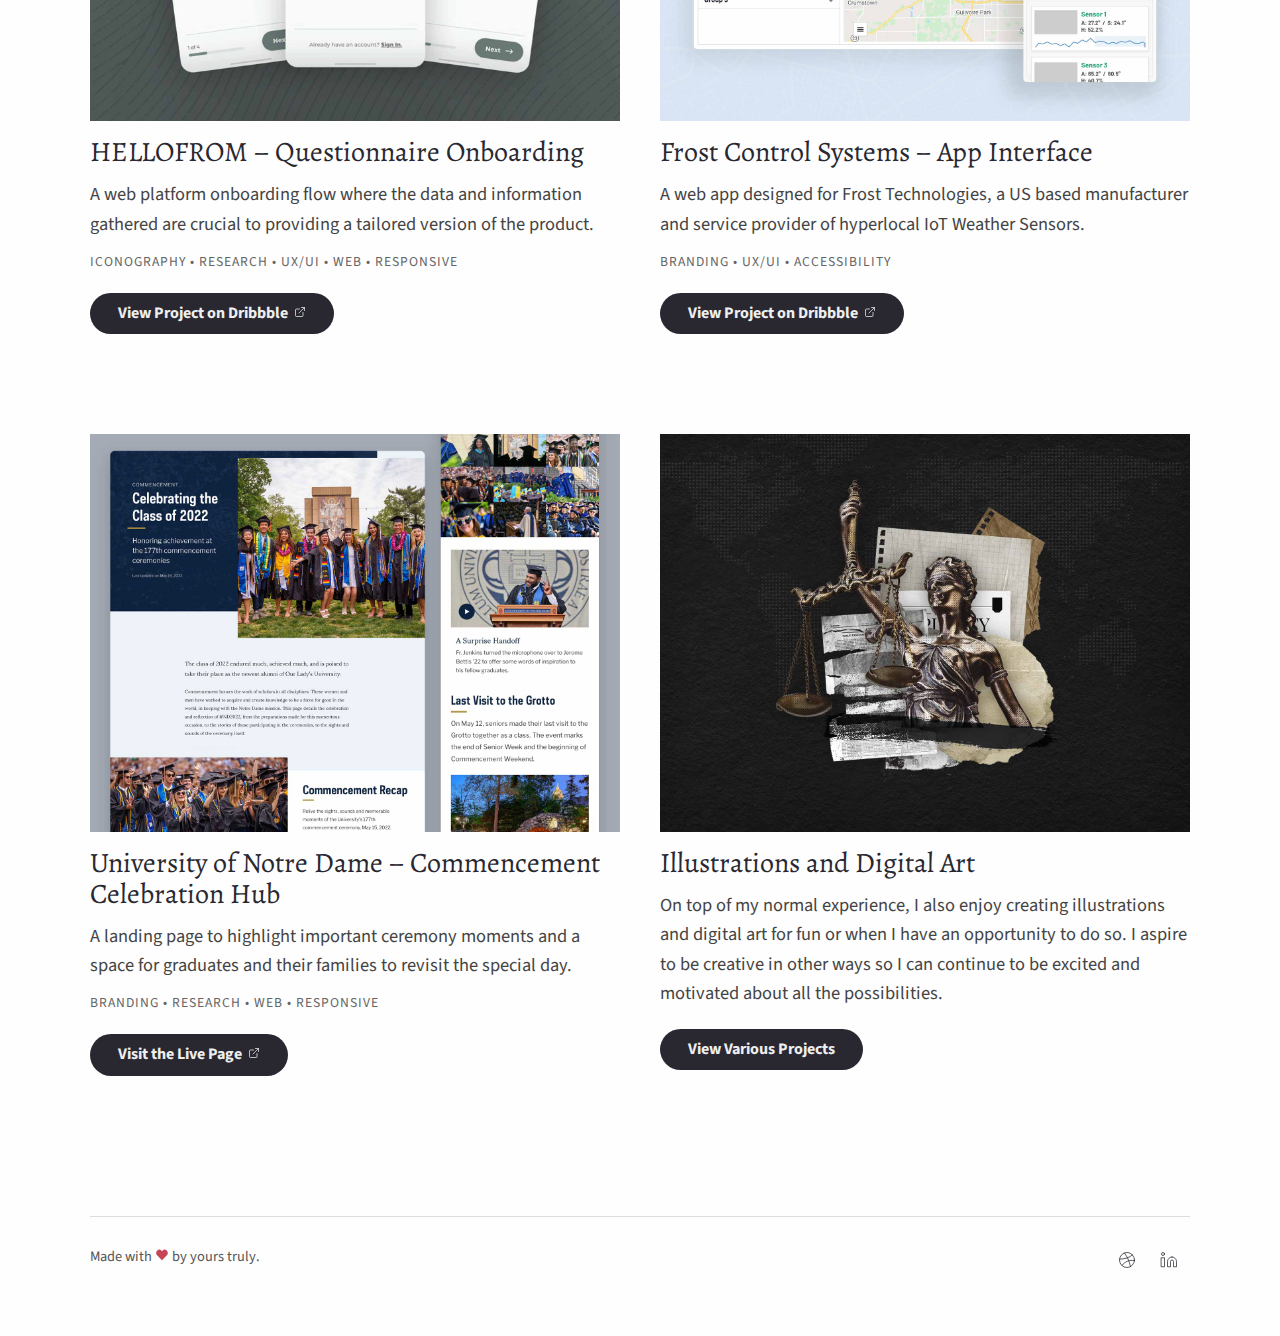
==== commit 9c4efbf7: "Text updates" ====
--- a/index.html
+++ b/index.html
@@ -51,7 +51,7 @@
 
       <div class="section section-intro header animate">
         <p class="name">Taylor Packet Johnson</p>
-        <h1>UX/UI Designer with a passion for crafting beautiful, human-centered digital experiences.</h1>
+        <h1>Visual Designer with a passion for crafting beautiful, human-centered digital experiences.</h1>
       </div>
 
 
--- a/page.css
+++ b/page.css
@@ -132,6 +132,7 @@
  .dark-mode h2 { color:#eee; }
 .dark-mode a { color:#aaa; }
 .dark-mode a:hover { color:#888; }
+.dark-mode ul { color:#eee; }
  .dark-mode p,
  .dark-mode footer { color:#eee; }
  .dark-mode footer .social-links svg { stroke:#eee; }
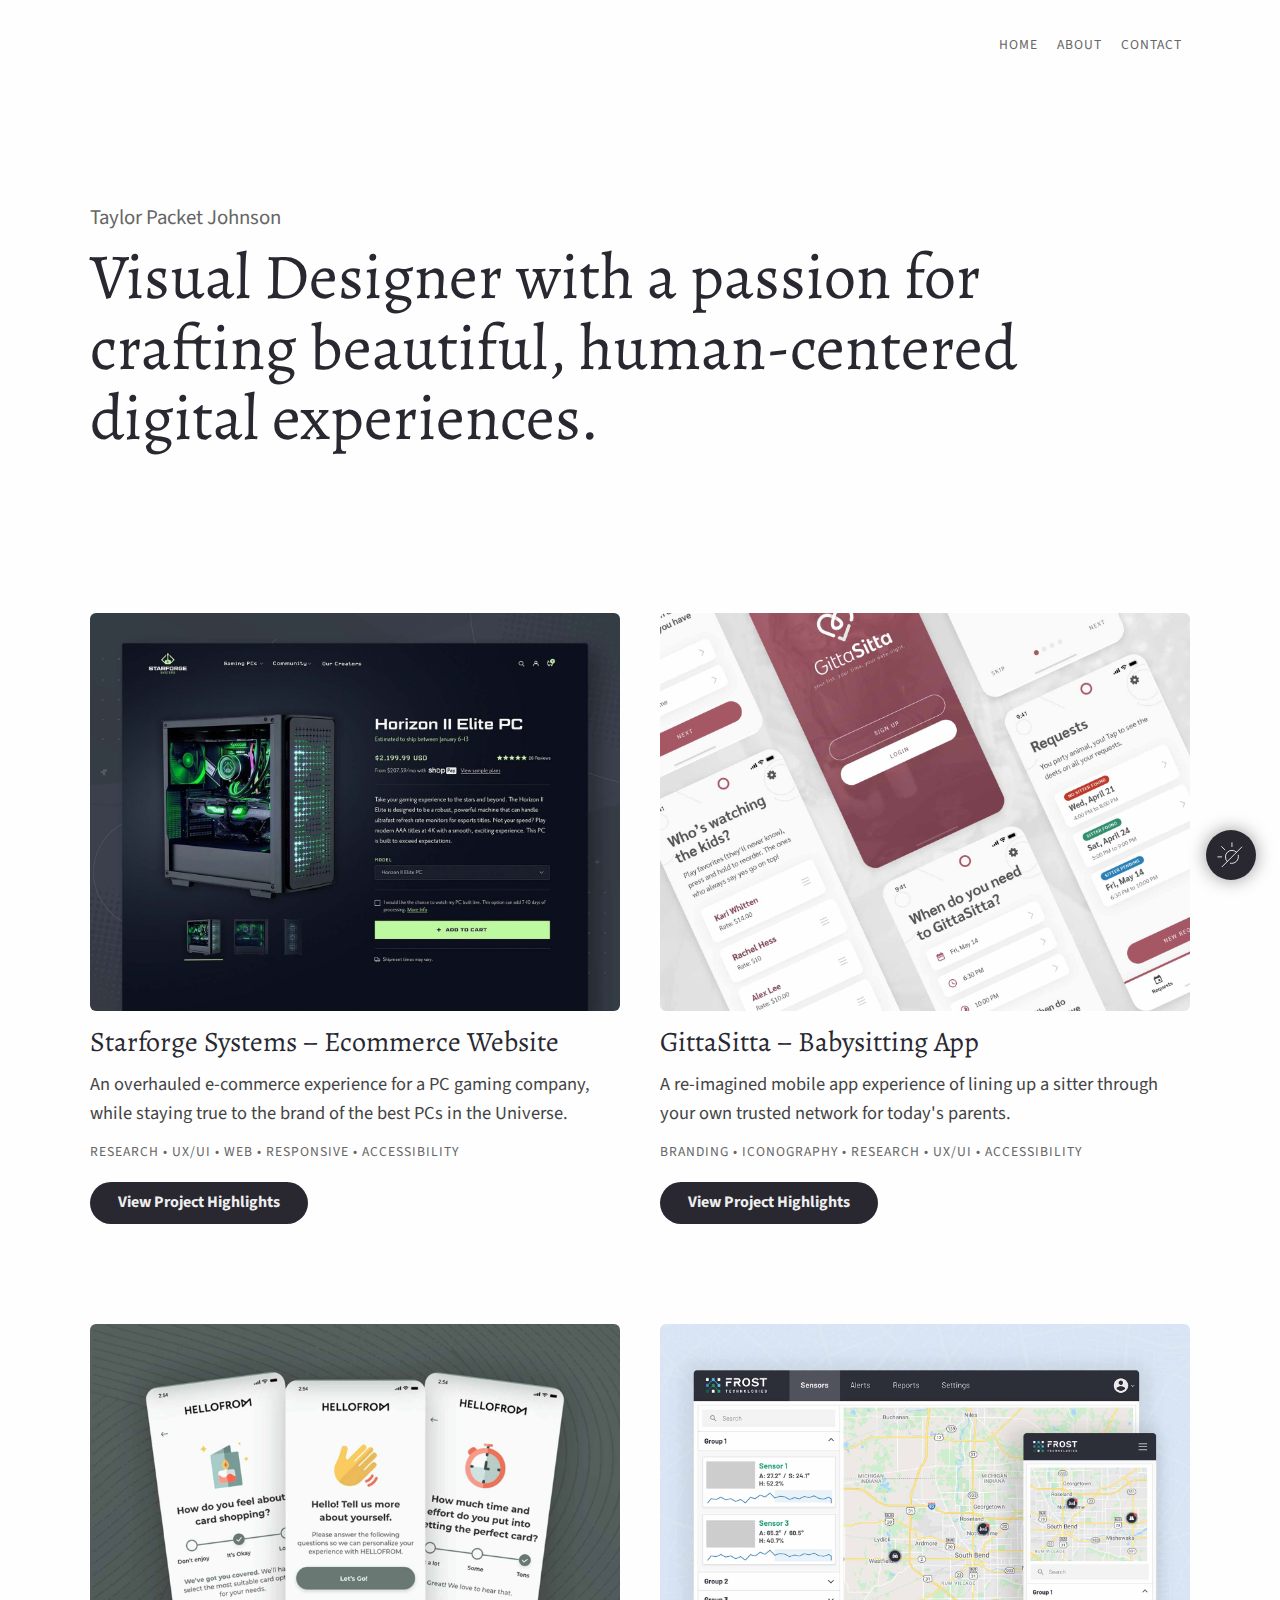
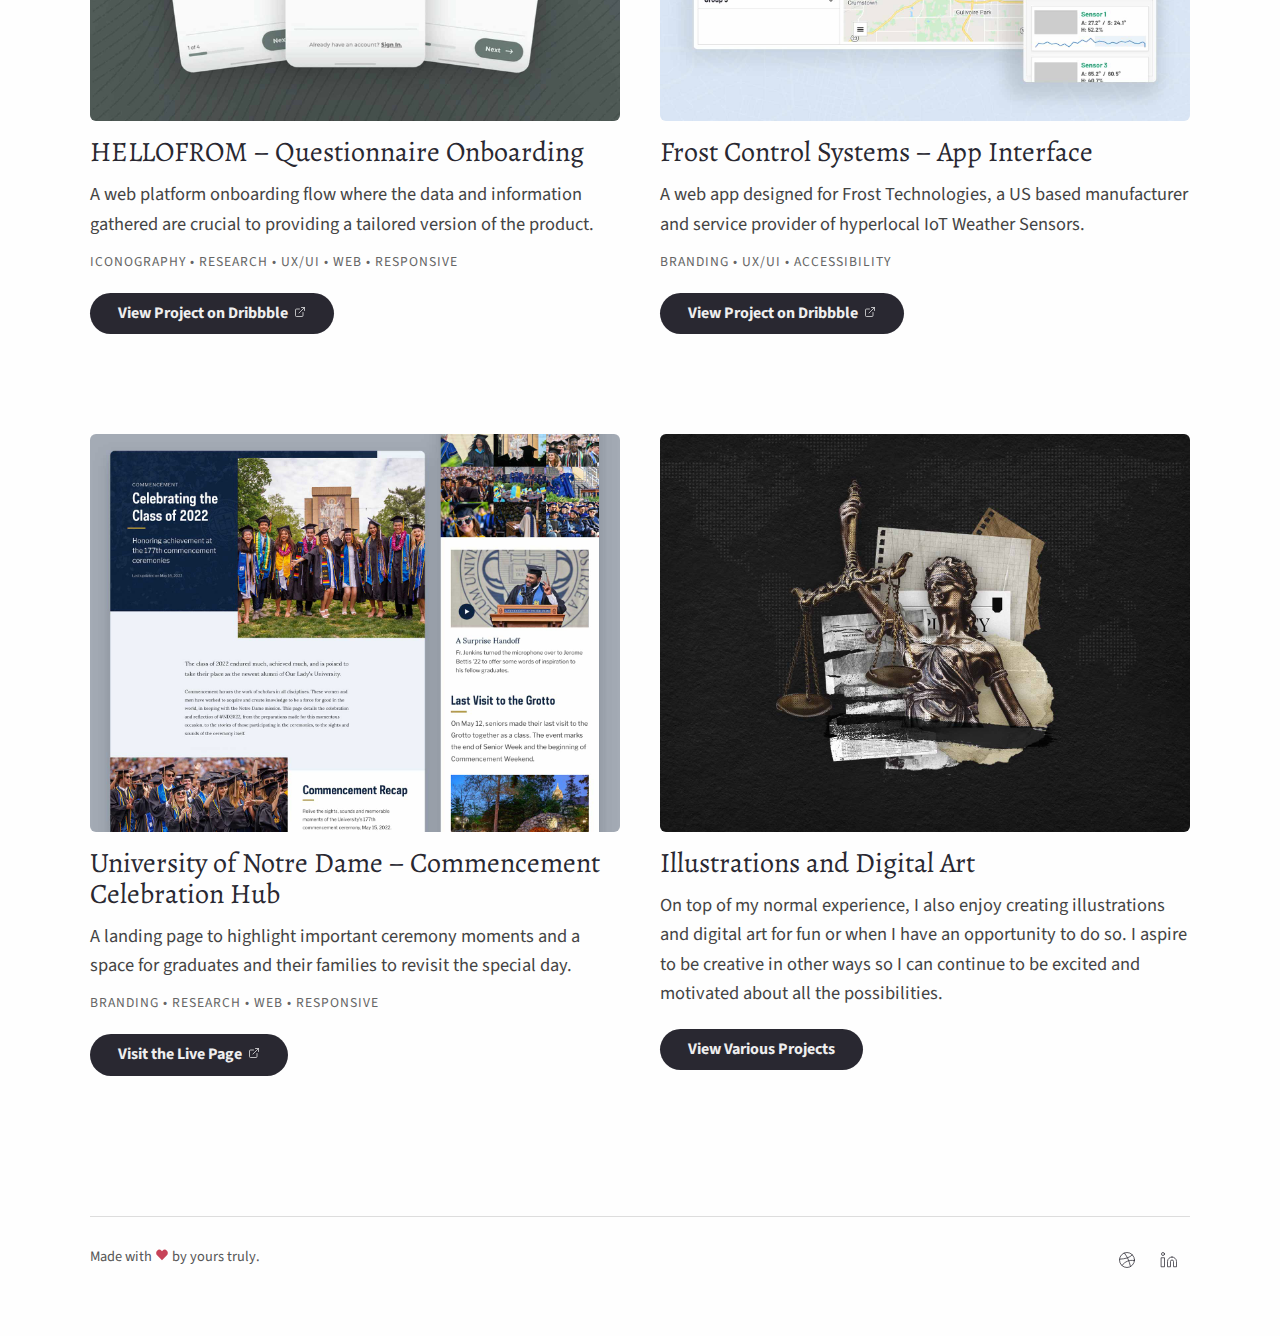
==== commit 86efe466: "Link fixes" ====
--- a/index.html
+++ b/index.html
@@ -30,8 +30,8 @@
     <div class="container">
         
      <nav role="navigation" class="navigation-items">
-         <a href="index.html" class="current">Home</a>
-         <a href="about.html">About</a>
+         <a href="/" class="current">Home</a>
+         <a href="about">About</a>
          <a href="mailto:tpacket@gmail.com">Contact</a>       
      </nav>        
         
@@ -59,7 +59,7 @@
       <div class="section section-work">
 
         <div class="project">
-          <a class="project-img" href="starforge.html">
+          <a class="project-img" href="work/starforge">
             <img src="images/project-starforge.jpg" alt="A screenshot of a dark product page featuring a glowing green gaming PC.">
           </a>
 
@@ -67,13 +67,13 @@
             <h2>Starforge Systems – Ecommerce Website</h2>
             <p>An overhauled e-commerce experience for a PC gaming company, while staying true to the brand of the best PCs in the Universe.</p>
             <p><span>Research • UX/UI • Web • Responsive • Accessibility</span></p>
-            <p><a class="more" href="starforge.html">View Project Highlights</a></p>
+            <p><a class="more" href="work/starforge">View Project Highlights</a></p>
           </div>
         </div>
           
           
           <div class="project">
-          <a class="project-img" href="gittasitta.html">
+          <a class="project-img" href="work/gittasitta">
             <img src="images/project-gitta.jpg" alt="An assortment of screenshots of a mobile app displaying different screens.">
           </a>
 
@@ -81,7 +81,7 @@
             <h2>GittaSitta – Babysitting App</h2>
             <p>A re-imagined mobile app experience of lining up a sitter through your own trusted network for today's parents.</p>
             <p><span>Branding • Iconography • Research • UX/UI • Accessibility</span></p>
-            <p><a class="more" href="gittasitta.html">View Project Highlights</a></p>
+            <p><a class="more" href="work/gittasitta">View Project Highlights</a></p>
           </div>
         </div>
           
@@ -128,14 +128,14 @@
         </div>
           
         <div class="project">
-          <a class="project-img" href="illustrations.html">
+          <a class="project-img" href="work/illustrations">
             <img src="images/illustration-justice.jpg" alt="A graphical collage of Lady Justice layered on top of newspaper cuttings and other pieces of paper.">
           </a>
 
           <div class="project-desc">
             <h2>Illustrations and Digital Art</h2>
             <p>On top of my normal experience, I also enjoy creating illustrations and  digital art for fun or when I have an opportunity to do so. I aspire to be creative in other ways so I can continue to be excited and motivated about all the possibilities.</p>
-            <p><a class="more" href="illustrations.html">View Various Projects</a></p>
+            <p><a class="more" href="work/illustrations">View Various Projects</a></p>
           </div>
         </div>
           
--- a/page.css
+++ b/page.css
@@ -84,7 +84,7 @@
 /* Projects */
 .section-work { margin:5rem 0 3rem; }
 .section-work .project { margin:3rem 0 4rem; }
-.section-work .project .project-img img { transition:all 0.3s; transition:all 0.3s; display:block; }
+.section-work .project .project-img img { transition:all 0.3s; display:block; border-radius:6px; }
 .section-work .project .project-img img:hover { opacity:0.8; }
 .section-work .project .project-desc h2 { font-size:1.75rem; }
 .section-work .project .project-desc p span { color:#656565; text-transform:uppercase; font-size:0.85rem; letter-spacing:1px; }
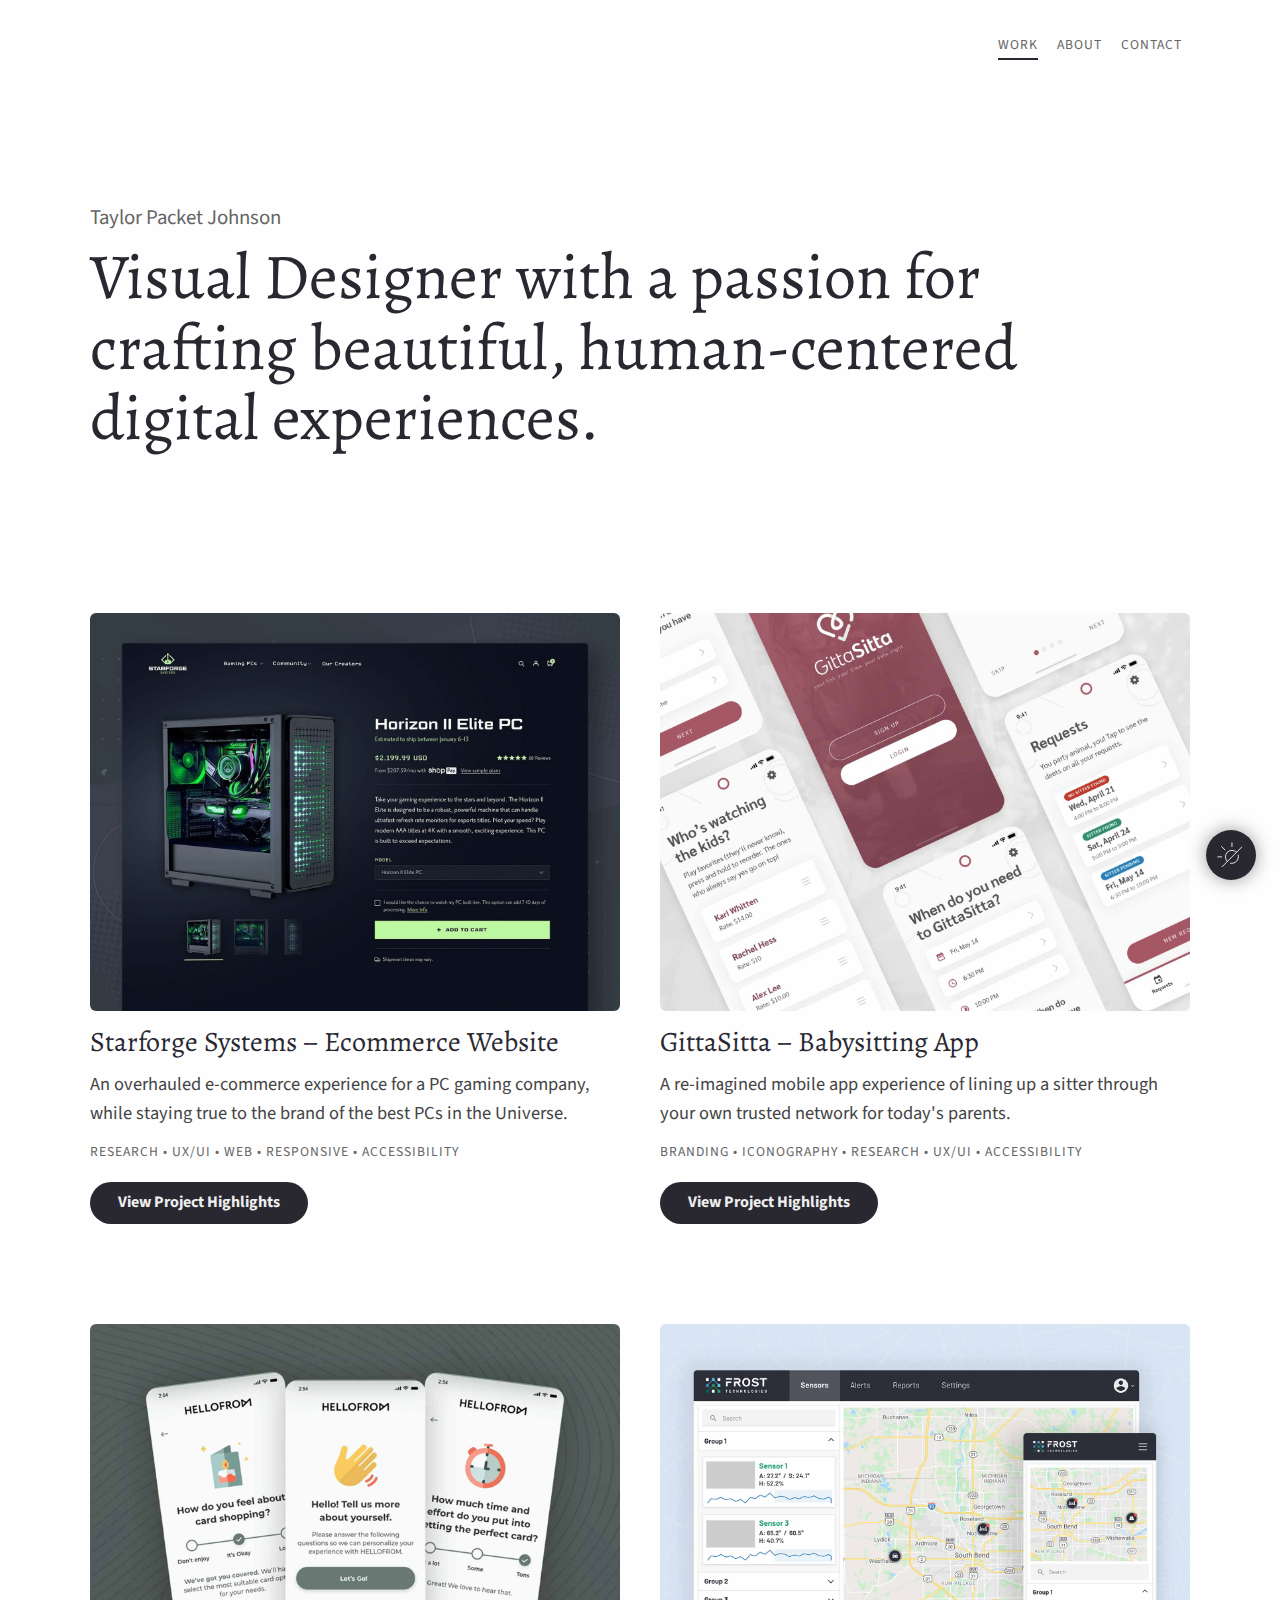
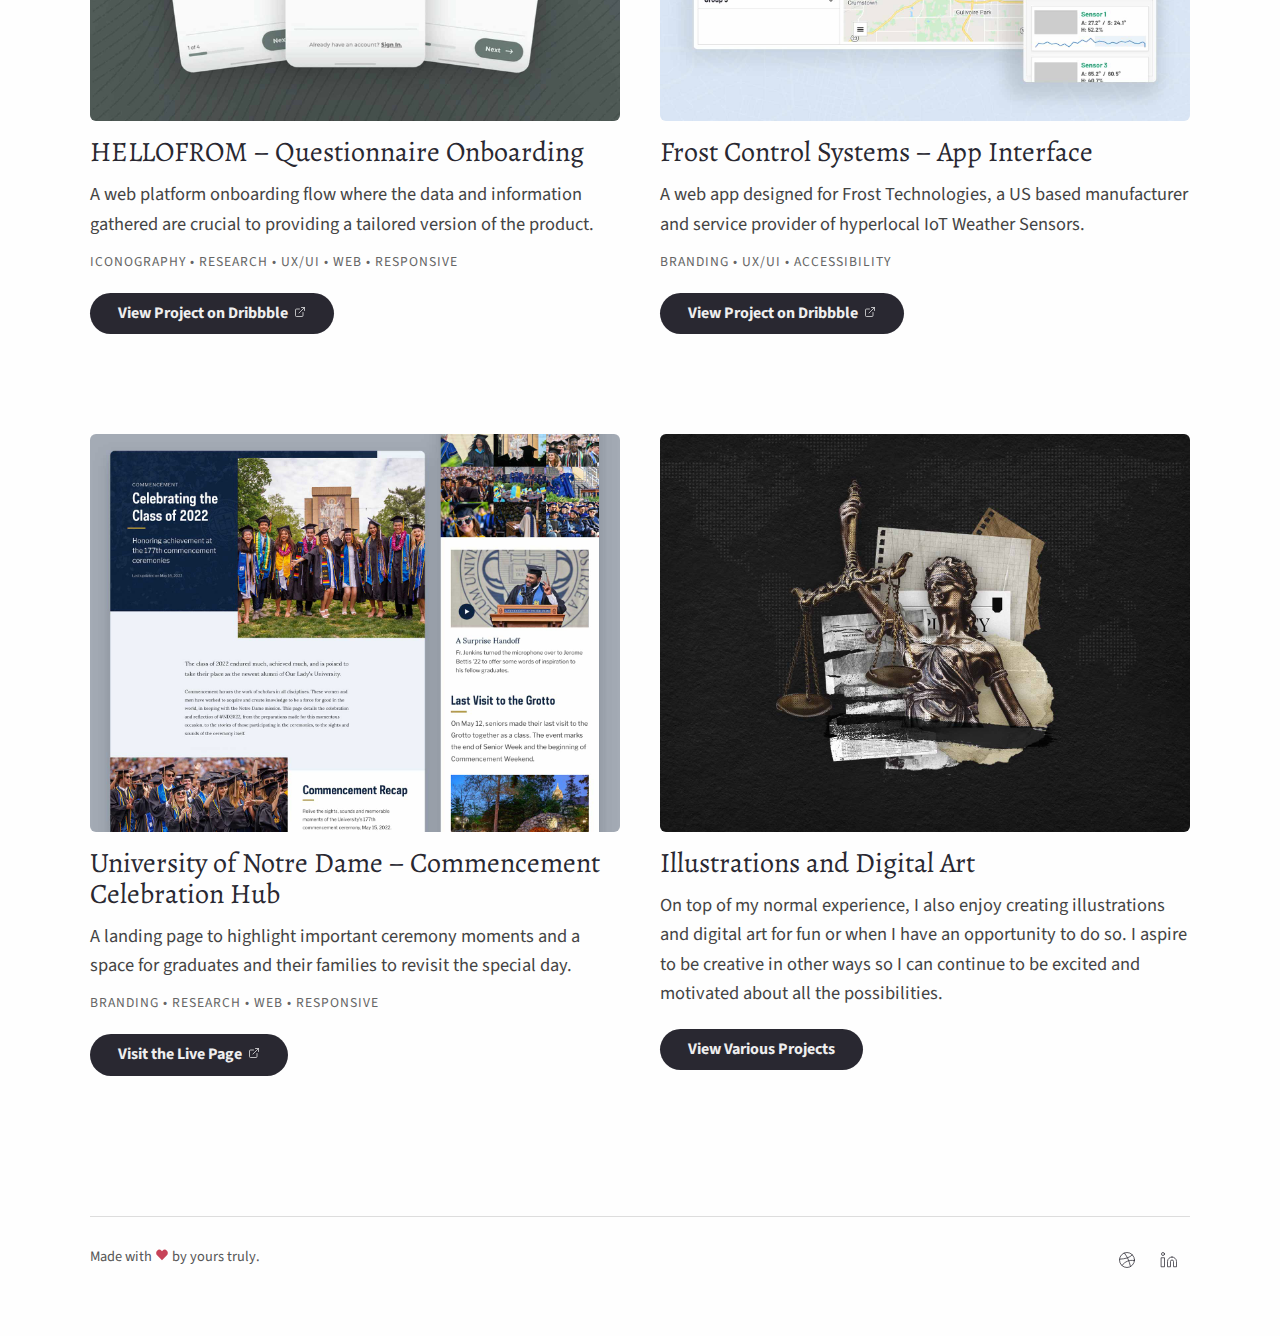
==== commit deaee589: "CSS/Nav updates" ====
--- a/index.html
+++ b/index.html
@@ -30,7 +30,7 @@
     <div class="container">
         
      <nav role="navigation" class="navigation-items">
-         <a href="/" class="current">Home</a>
+         <a href="/" class="current">Work</a>
          <a href="about">About</a>
          <a href="mailto:tpacket@gmail.com">Contact</a>       
      </nav>        
--- a/page.css
+++ b/page.css
@@ -53,6 +53,7 @@
 .navigation-items a { position: relative; margin:0 0.5rem; padding:1rem 0 0.4rem; color:#656565; font-size:0.85rem; text-transform:uppercase; text-decoration:none; letter-spacing:1px; }
 .navigation-items a:after { bottom:0; width:0; content: ""; display: block; height: 2px; left:50%; position:absolute; background:var(--gray-purple-dark); transition:width 0.3s ease 0s, left 0.3s ease 0s; }
 .navigation-items a:hover:after { width:100%; left:0; }
+.navigation-items .current:after { bottom:0; width:100%; left:0; content: ""; display: block; height: 2px; position:absolute; background:var(--gray-purple-dark); }
  
 /* Home - Intro */
 .name,
